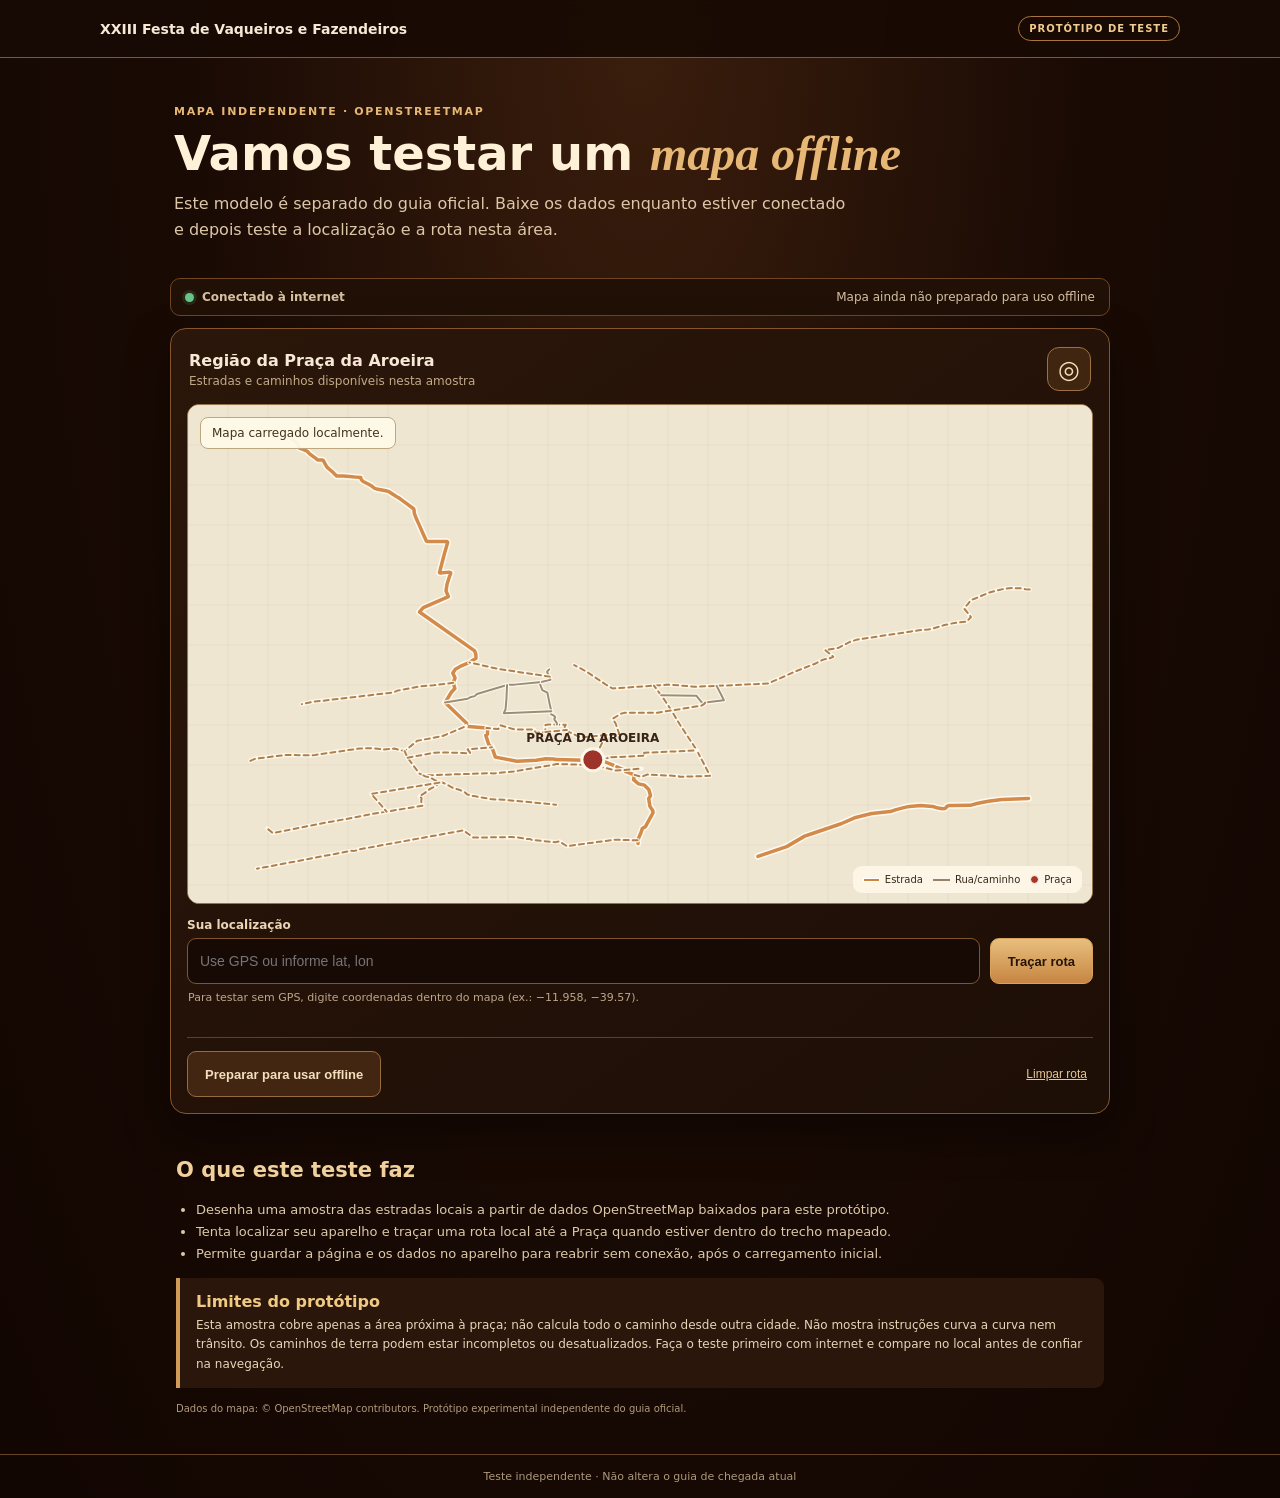
==== mapa-offline-teste/index.html @ e2af64b3 "Add standalone offline map test prototype" ====
<!doctype html>
<html lang="pt-BR">
<head>
<meta charset="utf-8"><meta name="viewport" content="width=device-width,initial-scale=1,viewport-fit=cover">
<meta name="theme-color" content="#20110a"><meta name="description" content="Protótipo independente para testar mapa e rota local sem internet na região de Aroeira.">
<title>Teste de mapa offline | Festa de Vaqueiros de Aroeira</title><link rel="stylesheet" href="style.css?v=1"><link rel="manifest" href="manifest.webmanifest"><meta name="apple-mobile-web-app-capable" content="yes">
</head>
<body>
<header class="top"><a class="brand" href="../">XXIII Festa de Vaqueiros e Fazendeiros</a><span class="test-pill">PROTÓTIPO DE TESTE</span></header>
<main>
<section class="intro"><p class="eyebrow">MAPA INDEPENDENTE · OPENSTREETMAP</p><h1>Vamos testar um <em>mapa offline</em></h1><p>Este modelo é separado do guia oficial. Baixe os dados enquanto estiver conectado e depois teste a localização e a rota nesta área.</p></section>
<section class="status-row"><span id="connectivity" class="status"><i></i>Verificando conexão…</span><span id="cache-status">Mapa ainda não preparado para uso offline</span></section>
<section class="map-card"><div class="map-head"><div><strong>Região da Praça da Aroeira</strong><small>Estradas e caminhos disponíveis nesta amostra</small></div><button id="locate" class="icon-button" type="button" aria-label="Usar minha localização" title="Usar minha localização">◎</button></div><div class="map-wrap"><canvas id="map" aria-label="Mapa vetorial da região da Praça da Aroeira"></canvas><div id="map-message" class="map-message">Carregando os dados locais do mapa…</div><div class="map-legend"><span><i class="road-main"></i>Estrada</span><span><i class="road-small"></i>Rua/caminho</span><span><i class="pin-dest"></i>Praça</span></div><div id="gps-dot" class="gps-dot" hidden></div></div>
<div class="route-controls"><div class="field"><label for="origin">Sua localização</label><input id="origin" type="text" inputmode="decimal" placeholder="Use GPS ou informe lat, lon" autocomplete="off"></div><button id="route" class="primary" type="button">Traçar rota</button></div><p class="route-hint">Para testar sem GPS, digite coordenadas dentro do mapa (ex.: −11.958, −39.57).</p><div id="route-result" class="route-result" role="status" aria-live="polite"></div>
<div class="offline-actions"><button id="prepare" class="secondary" type="button">Preparar para usar offline</button><button id="clear-route" class="text-button" type="button">Limpar rota</button></div></section>
<section class="notes"><h2>O que este teste faz</h2><ul><li>Desenha uma amostra das estradas locais a partir de dados OpenStreetMap baixados para este protótipo.</li><li>Tenta localizar seu aparelho e traçar uma rota local até a Praça quando estiver dentro do trecho mapeado.</li><li>Permite guardar a página e os dados no aparelho para reabrir sem conexão, após o carregamento inicial.</li></ul><div class="caution"><strong>Limites do protótipo</strong><p>Esta amostra cobre apenas a área próxima à praça; não calcula todo o caminho desde outra cidade. Não mostra instruções curva a curva nem trânsito. Os caminhos de terra podem estar incompletos ou desatualizados. Faça o teste primeiro com internet e compare no local antes de confiar na navegação.</p></div><p class="attribution">Dados do mapa: © OpenStreetMap contributors. Protótipo experimental independente do guia oficial.</p></section>
</main><footer>Teste independente · Não altera o guia de chegada atual</footer>
<script src="app.js?v=1" defer></script>
</body></html>
---- mapa-offline-teste/style.css ----
:root{color-scheme:dark;--night:#160903;--panel:#271307;--panel2:#321a0c;--gold:#e7b875;--cream:#f6ead7;--muted:#c7af90;--line:#704522;--green:#4c946a}*{box-sizing:border-box}body{margin:0;background:radial-gradient(ellipse at top,#3b1e0d 0,#190a04 50%,#120602 100%);color:var(--cream);font-family:system-ui,-apple-system,"Segoe UI",sans-serif}.top{position:sticky;top:0;z-index:5;height:58px;padding:0 max(16px,calc((100vw - 1080px)/2));display:flex;align-items:center;justify-content:space-between;gap:16px;background:#180a04ed;border-bottom:1px solid #87552b;backdrop-filter:blur(8px)}.brand{color:var(--cream);text-decoration:none;font-size:14px;font-weight:750}.test-pill{border:1px solid #a7753d;color:#f2cc8f;border-radius:999px;padding:6px 10px;font-size:10px;font-weight:800;letter-spacing:1px;white-space:nowrap}main{width:min(940px,100% - 28px);margin:auto}.intro{padding:36px 4px 24px}.eyebrow{color:var(--gold);font-size:11px;font-weight:800;letter-spacing:1.7px}.intro h1{font-size:clamp(30px,6vw,48px);line-height:1.04;margin:10px 0;color:#fff0d8}.intro h1 em{font-family:Georgia,serif;color:var(--gold)}.intro>p:last-child{max-width:680px;color:#ddc7a8;line-height:1.6;margin:12px 0}.status-row{display:flex;justify-content:space-between;gap:12px;align-items:center;margin:0 0 12px;padding:11px 14px;border:1px solid #704522;border-radius:10px;background:#201006;color:#d6c0a2;font-size:12px}.status{display:flex;align-items:center;gap:8px;font-weight:700}.status i{width:9px;height:9px;border-radius:50%;background:#d7a857}.status.online i{background:#67c58a;box-shadow:0 0 0 3px #67c58a22}.status.offline i{background:#e57b62}.map-card{background:linear-gradient(145deg,#2b160a,#1d0e06);border:1px solid #85562d;border-radius:16px;padding:16px;box-shadow:0 18px 45px #0006}.map-head{display:flex;justify-content:space-between;align-items:center;padding:2px 2px 13px}.map-head strong,.map-head small{display:block}.map-head strong{font-size:16px}.map-head small{color:#c3aa87;font-size:12px;margin-top:4px}.icon-button{width:44px;height:44px;border:1px solid #9d7141;border-radius:12px;background:#402510;color:#f6dfb7;font-size:25px;cursor:pointer}.map-wrap{position:relative;width:100%;height:clamp(300px,58vw,500px);overflow:hidden;border:1px solid #92754b;border-radius:12px;background:#eee3c7}.map-wrap canvas{display:block;width:100%;height:100%;touch-action:none}.map-message{position:absolute;top:12px;left:12px;max-width:calc(100% - 24px);padding:8px 11px;border:1px solid #bda77e;border-radius:8px;background:#fffae9ee;color:#42331d;font-size:12px}.map-message:empty{display:none}.map-legend{position:absolute;right:10px;bottom:10px;display:flex;gap:10px;padding:8px 10px;border-radius:9px;background:#fff8e9e8;color:#352719;font-size:10px}.map-legend span{display:flex;gap:5px;align-items:center}.road-main,.road-small,.pin-dest{display:inline-block}.road-main{width:17px;height:4px;background:#c88643;border:1px solid white}.road-small{width:17px;height:2px;background:#97836b}.pin-dest{width:9px;height:9px;border-radius:50%;background:#a83725;border:1px solid white}.route-controls{display:grid;grid-template-columns:minmax(0,1fr) auto;gap:10px;align-items:end;margin-top:14px}.field label{display:block;color:#ead5b5;font-size:12px;font-weight:700;margin:0 0 6px}.field input{width:100%;height:46px;border:1px solid #80542f;border-radius:9px;background:#170a04;color:#fff0d7;padding:0 12px;font-size:14px;outline:none}.field input:focus{border-color:#e3b470;box-shadow:0 0 0 3px #e3b47022}.primary,.secondary{min-height:46px;border-radius:9px;padding:0 17px;font-size:13px;font-weight:800;cursor:pointer}.primary{border:1px solid #d8a35c;background:linear-gradient(#e8bf7e,#c78542);color:#281405}.secondary{border:1px solid #966b3f;background:#422612;color:#f4dfbd}.primary:disabled,.secondary:disabled{opacity:.6;cursor:wait}.route-hint{font-size:11px;color:#bda78a;margin:7px 1px}.route-result{min-height:22px;color:#f0d39d;font-size:13px;line-height:1.5}.offline-actions{display:flex;justify-content:space-between;align-items:center;gap:12px;border-top:1px solid #60401f;padding-top:13px;margin-top:4px}.text-button{border:0;background:none;color:#e6c896;text-decoration:underline;font-size:12px;cursor:pointer}.notes{padding:26px 6px 30px}.notes h2{font-size:21px;color:#f1d19b}.notes ul{padding-left:20px;color:#ddc9a9;font-size:13px;line-height:1.7}.caution{padding:14px 16px;border-left:4px solid #d09b58;border-radius:0 9px 9px 0;background:#2a160a;color:#e7d5b8}.caution strong{color:#f0c982}.caution p{font-size:12px;line-height:1.6;margin:5px 0 0}.attribution{font-size:10px;color:#b19b7e;margin-top:15px}footer{text-align:center;padding:15px;color:#ae987b;border-top:1px solid #684323;font-size:11px}@media(max-width:540px){.top{height:54px;padding:0 13px}.brand{font-size:12px}.test-pill{font-size:9px;padding:5px 8px}main{width:calc(100% - 20px)}.intro{padding:27px 2px 20px}.intro>p:last-child{font-size:14px}.status-row{align-items:flex-start;flex-direction:column;gap:5px;font-size:11px}.map-card{padding:11px;border-radius:13px}.map-head strong{font-size:14px}.map-head small{font-size:11px}.map-wrap{height:380px}.route-controls{grid-template-columns:1fr}.primary{width:100%}.offline-actions{flex-direction:column;align-items:stretch}.secondary{width:100%}.text-button{align-self:center;padding:5px}}
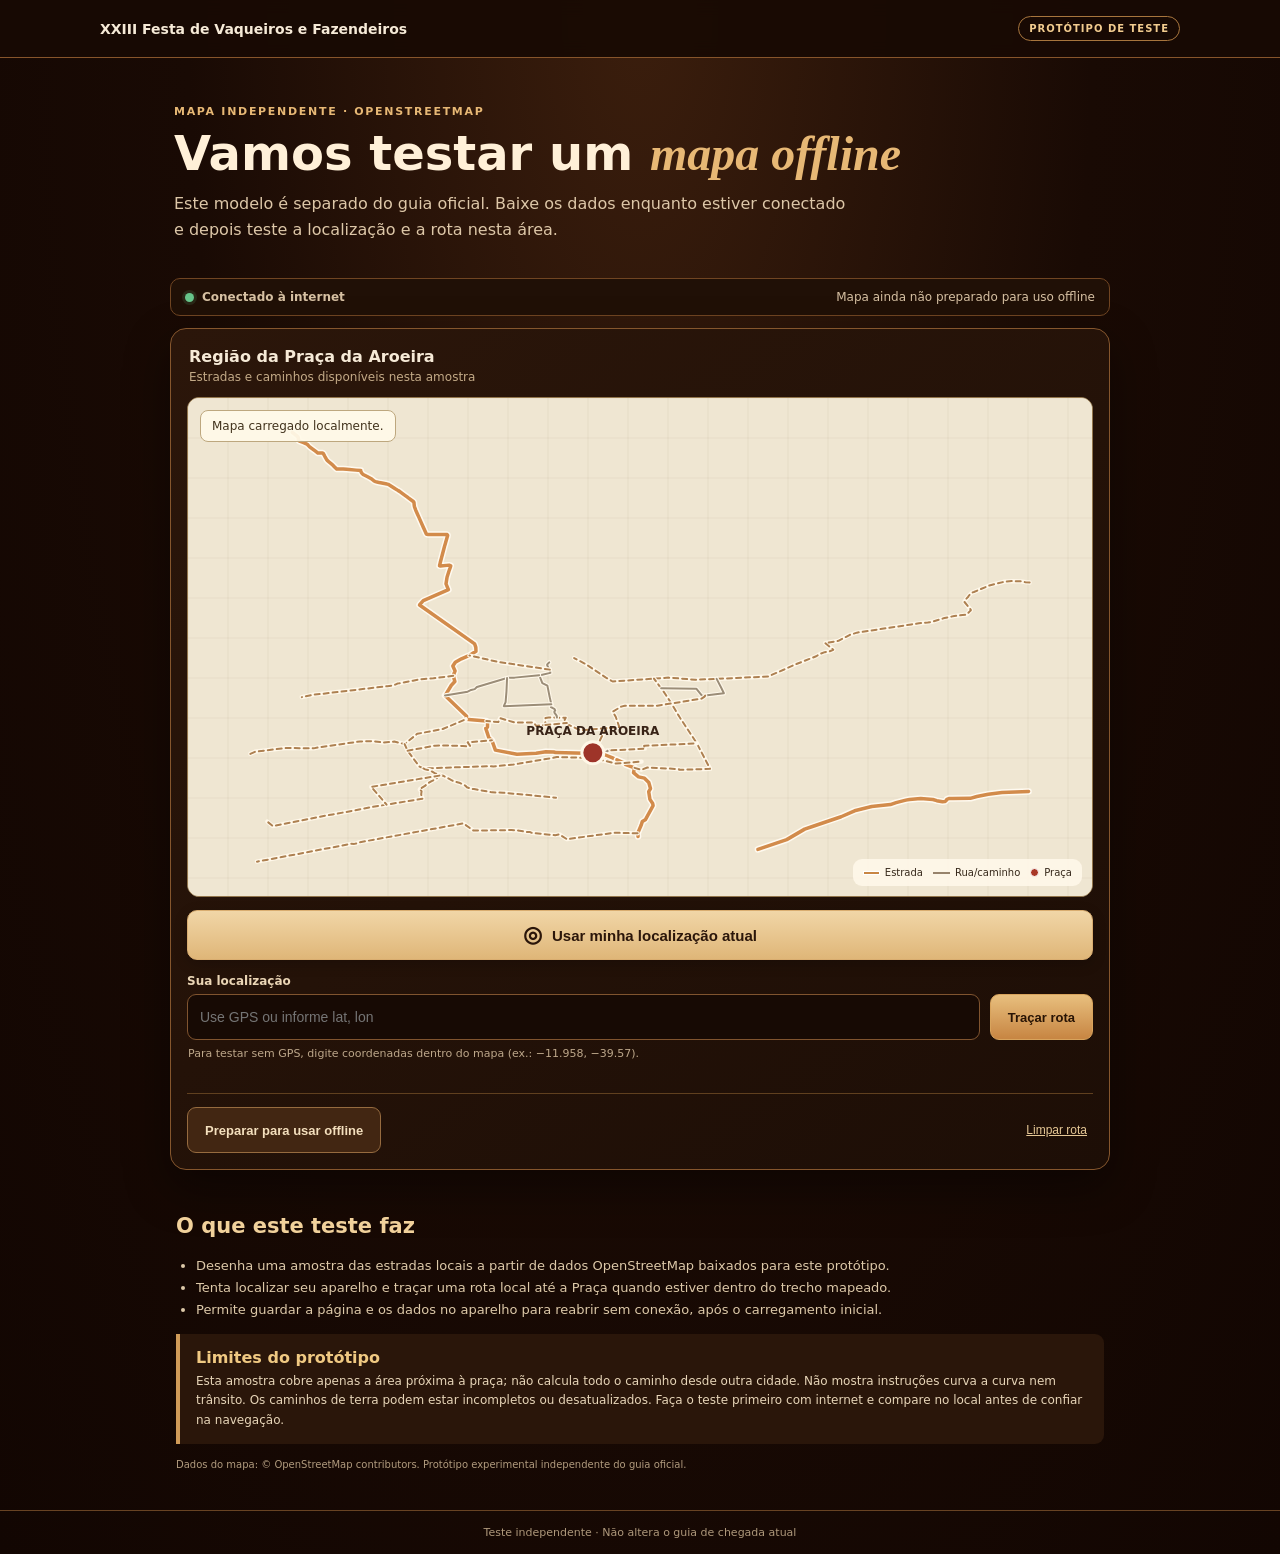
==== commit 0a46877d: "Destaca botão de localização atual no protótipo offline" ====
--- a/mapa-offline-teste/index.html
+++ b/mapa-offline-teste/index.html
@@ -3,17 +3,18 @@
 <head>
 <meta charset="utf-8"><meta name="viewport" content="width=device-width,initial-scale=1,viewport-fit=cover">
 <meta name="theme-color" content="#20110a"><meta name="description" content="Protótipo independente para testar mapa e rota local sem internet na região de Aroeira.">
-<title>Teste de mapa offline | Festa de Vaqueiros de Aroeira</title><link rel="stylesheet" href="style.css?v=1"><link rel="manifest" href="manifest.webmanifest"><meta name="apple-mobile-web-app-capable" content="yes">
+<title>Teste de mapa offline | Festa de Vaqueiros de Aroeira</title><link rel="stylesheet" href="style.css?v=2"><link rel="manifest" href="manifest.webmanifest"><meta name="apple-mobile-web-app-capable" content="yes">
 </head>
 <body>
 <header class="top"><a class="brand" href="../">XXIII Festa de Vaqueiros e Fazendeiros</a><span class="test-pill">PROTÓTIPO DE TESTE</span></header>
 <main>
 <section class="intro"><p class="eyebrow">MAPA INDEPENDENTE · OPENSTREETMAP</p><h1>Vamos testar um <em>mapa offline</em></h1><p>Este modelo é separado do guia oficial. Baixe os dados enquanto estiver conectado e depois teste a localização e a rota nesta área.</p></section>
 <section class="status-row"><span id="connectivity" class="status"><i></i>Verificando conexão…</span><span id="cache-status">Mapa ainda não preparado para uso offline</span></section>
-<section class="map-card"><div class="map-head"><div><strong>Região da Praça da Aroeira</strong><small>Estradas e caminhos disponíveis nesta amostra</small></div><button id="locate" class="icon-button" type="button" aria-label="Usar minha localização" title="Usar minha localização">◎</button></div><div class="map-wrap"><canvas id="map" aria-label="Mapa vetorial da região da Praça da Aroeira"></canvas><div id="map-message" class="map-message">Carregando os dados locais do mapa…</div><div class="map-legend"><span><i class="road-main"></i>Estrada</span><span><i class="road-small"></i>Rua/caminho</span><span><i class="pin-dest"></i>Praça</span></div><div id="gps-dot" class="gps-dot" hidden></div></div>
+<section class="map-card"><div class="map-head"><div><strong>Região da Praça da Aroeira</strong><small>Estradas e caminhos disponíveis nesta amostra</small></div></div><div class="map-wrap"><canvas id="map" aria-label="Mapa vetorial da região da Praça da Aroeira"></canvas><div id="map-message" class="map-message">Carregando os dados locais do mapa…</div><div class="map-legend"><span><i class="road-main"></i>Estrada</span><span><i class="road-small"></i>Rua/caminho</span><span><i class="pin-dest"></i>Praça</span></div><div id="gps-dot" class="gps-dot" hidden></div></div>
+<button id="locate" class="locate-button" type="button"><span aria-hidden="true">◎</span> Usar minha localização atual</button>
 <div class="route-controls"><div class="field"><label for="origin">Sua localização</label><input id="origin" type="text" inputmode="decimal" placeholder="Use GPS ou informe lat, lon" autocomplete="off"></div><button id="route" class="primary" type="button">Traçar rota</button></div><p class="route-hint">Para testar sem GPS, digite coordenadas dentro do mapa (ex.: −11.958, −39.57).</p><div id="route-result" class="route-result" role="status" aria-live="polite"></div>
 <div class="offline-actions"><button id="prepare" class="secondary" type="button">Preparar para usar offline</button><button id="clear-route" class="text-button" type="button">Limpar rota</button></div></section>
 <section class="notes"><h2>O que este teste faz</h2><ul><li>Desenha uma amostra das estradas locais a partir de dados OpenStreetMap baixados para este protótipo.</li><li>Tenta localizar seu aparelho e traçar uma rota local até a Praça quando estiver dentro do trecho mapeado.</li><li>Permite guardar a página e os dados no aparelho para reabrir sem conexão, após o carregamento inicial.</li></ul><div class="caution"><strong>Limites do protótipo</strong><p>Esta amostra cobre apenas a área próxima à praça; não calcula todo o caminho desde outra cidade. Não mostra instruções curva a curva nem trânsito. Os caminhos de terra podem estar incompletos ou desatualizados. Faça o teste primeiro com internet e compare no local antes de confiar na navegação.</p></div><p class="attribution">Dados do mapa: © OpenStreetMap contributors. Protótipo experimental independente do guia oficial.</p></section>
 </main><footer>Teste independente · Não altera o guia de chegada atual</footer>
-<script src="app.js?v=1" defer></script>
+<script src="app.js?v=2" defer></script>
 </body></html>
--- a/mapa-offline-teste/style.css
+++ b/mapa-offline-teste/style.css
@@ -1 +1 @@
-:root{color-scheme:dark;--night:#160903;--panel:#271307;--panel2:#321a0c;--gold:#e7b875;--cream:#f6ead7;--muted:#c7af90;--line:#704522;--green:#4c946a}*{box-sizing:border-box}body{margin:0;background:radial-gradient(ellipse at top,#3b1e0d 0,#190a04 50%,#120602 100%);color:var(--cream);font-family:system-ui,-apple-system,"Segoe UI",sans-serif}.top{position:sticky;top:0;z-index:5;height:58px;padding:0 max(16px,calc((100vw - 1080px)/2));display:flex;align-items:center;justify-content:space-between;gap:16px;background:#180a04ed;border-bottom:1px solid #87552b;backdrop-filter:blur(8px)}.brand{color:var(--cream);text-decoration:none;font-size:14px;font-weight:750}.test-pill{border:1px solid #a7753d;color:#f2cc8f;border-radius:999px;padding:6px 10px;font-size:10px;font-weight:800;letter-spacing:1px;white-space:nowrap}main{width:min(940px,100% - 28px);margin:auto}.intro{padding:36px 4px 24px}.eyebrow{color:var(--gold);font-size:11px;font-weight:800;letter-spacing:1.7px}.intro h1{font-size:clamp(30px,6vw,48px);line-height:1.04;margin:10px 0;color:#fff0d8}.intro h1 em{font-family:Georgia,serif;color:var(--gold)}.intro>p:last-child{max-width:680px;color:#ddc7a8;line-height:1.6;margin:12px 0}.status-row{display:flex;justify-content:space-between;gap:12px;align-items:center;margin:0 0 12px;padding:11px 14px;border:1px solid #704522;border-radius:10px;background:#201006;color:#d6c0a2;font-size:12px}.status{display:flex;align-items:center;gap:8px;font-weight:700}.status i{width:9px;height:9px;border-radius:50%;background:#d7a857}.status.online i{background:#67c58a;box-shadow:0 0 0 3px #67c58a22}.status.offline i{background:#e57b62}.map-card{background:linear-gradient(145deg,#2b160a,#1d0e06);border:1px solid #85562d;border-radius:16px;padding:16px;box-shadow:0 18px 45px #0006}.map-head{display:flex;justify-content:space-between;align-items:center;padding:2px 2px 13px}.map-head strong,.map-head small{display:block}.map-head strong{font-size:16px}.map-head small{color:#c3aa87;font-size:12px;margin-top:4px}.icon-button{width:44px;height:44px;border:1px solid #9d7141;border-radius:12px;background:#402510;color:#f6dfb7;font-size:25px;cursor:pointer}.map-wrap{position:relative;width:100%;height:clamp(300px,58vw,500px);overflow:hidden;border:1px solid #92754b;border-radius:12px;background:#eee3c7}.map-wrap canvas{display:block;width:100%;height:100%;touch-action:none}.map-message{position:absolute;top:12px;left:12px;max-width:calc(100% - 24px);padding:8px 11px;border:1px solid #bda77e;border-radius:8px;background:#fffae9ee;color:#42331d;font-size:12px}.map-message:empty{display:none}.map-legend{position:absolute;right:10px;bottom:10px;display:flex;gap:10px;padding:8px 10px;border-radius:9px;background:#fff8e9e8;color:#352719;font-size:10px}.map-legend span{display:flex;gap:5px;align-items:center}.road-main,.road-small,.pin-dest{display:inline-block}.road-main{width:17px;height:4px;background:#c88643;border:1px solid white}.road-small{width:17px;height:2px;background:#97836b}.pin-dest{width:9px;height:9px;border-radius:50%;background:#a83725;border:1px solid white}.route-controls{display:grid;grid-template-columns:minmax(0,1fr) auto;gap:10px;align-items:end;margin-top:14px}.field label{display:block;color:#ead5b5;font-size:12px;font-weight:700;margin:0 0 6px}.field input{width:100%;height:46px;border:1px solid #80542f;border-radius:9px;background:#170a04;color:#fff0d7;padding:0 12px;font-size:14px;outline:none}.field input:focus{border-color:#e3b470;box-shadow:0 0 0 3px #e3b47022}.primary,.secondary{min-height:46px;border-radius:9px;padding:0 17px;font-size:13px;font-weight:800;cursor:pointer}.primary{border:1px solid #d8a35c;background:linear-gradient(#e8bf7e,#c78542);color:#281405}.secondary{border:1px solid #966b3f;background:#422612;color:#f4dfbd}.primary:disabled,.secondary:disabled{opacity:.6;cursor:wait}.route-hint{font-size:11px;color:#bda78a;margin:7px 1px}.route-result{min-height:22px;color:#f0d39d;font-size:13px;line-height:1.5}.offline-actions{display:flex;justify-content:space-between;align-items:center;gap:12px;border-top:1px solid #60401f;padding-top:13px;margin-top:4px}.text-button{border:0;background:none;color:#e6c896;text-decoration:underline;font-size:12px;cursor:pointer}.notes{padding:26px 6px 30px}.notes h2{font-size:21px;color:#f1d19b}.notes ul{padding-left:20px;color:#ddc9a9;font-size:13px;line-height:1.7}.caution{padding:14px 16px;border-left:4px solid #d09b58;border-radius:0 9px 9px 0;background:#2a160a;color:#e7d5b8}.caution strong{color:#f0c982}.caution p{font-size:12px;line-height:1.6;margin:5px 0 0}.attribution{font-size:10px;color:#b19b7e;margin-top:15px}footer{text-align:center;padding:15px;color:#ae987b;border-top:1px solid #684323;font-size:11px}@media(max-width:540px){.top{height:54px;padding:0 13px}.brand{font-size:12px}.test-pill{font-size:9px;padding:5px 8px}main{width:calc(100% - 20px)}.intro{padding:27px 2px 20px}.intro>p:last-child{font-size:14px}.status-row{align-items:flex-start;flex-direction:column;gap:5px;font-size:11px}.map-card{padding:11px;border-radius:13px}.map-head strong{font-size:14px}.map-head small{font-size:11px}.map-wrap{height:380px}.route-controls{grid-template-columns:1fr}.primary{width:100%}.offline-actions{flex-direction:column;align-items:stretch}.secondary{width:100%}.text-button{align-self:center;padding:5px}}
+:root{color-scheme:dark;--night:#160903;--panel:#271307;--panel2:#321a0c;--gold:#e7b875;--cream:#f6ead7;--muted:#c7af90;--line:#704522;--green:#4c946a}*{box-sizing:border-box}body{margin:0;background:radial-gradient(ellipse at top,#3b1e0d 0,#190a04 50%,#120602 100%);color:var(--cream);font-family:system-ui,-apple-system,"Segoe UI",sans-serif}.top{position:sticky;top:0;z-index:5;height:58px;padding:0 max(16px,calc((100vw - 1080px)/2));display:flex;align-items:center;justify-content:space-between;gap:16px;background:#180a04ed;border-bottom:1px solid #87552b;backdrop-filter:blur(8px)}.brand{color:var(--cream);text-decoration:none;font-size:14px;font-weight:750}.test-pill{border:1px solid #a7753d;color:#f2cc8f;border-radius:999px;padding:6px 10px;font-size:10px;font-weight:800;letter-spacing:1px;white-space:nowrap}main{width:min(940px,100% - 28px);margin:auto}.intro{padding:36px 4px 24px}.eyebrow{color:var(--gold);font-size:11px;font-weight:800;letter-spacing:1.7px}.intro h1{font-size:clamp(30px,6vw,48px);line-height:1.04;margin:10px 0;color:#fff0d8}.intro h1 em{font-family:Georgia,serif;color:var(--gold)}.intro>p:last-child{max-width:680px;color:#ddc7a8;line-height:1.6;margin:12px 0}.status-row{display:flex;justify-content:space-between;gap:12px;align-items:center;margin:0 0 12px;padding:11px 14px;border:1px solid #704522;border-radius:10px;background:#201006;color:#d6c0a2;font-size:12px}.status{display:flex;align-items:center;gap:8px;font-weight:700}.status i{width:9px;height:9px;border-radius:50%;background:#d7a857}.status.online i{background:#67c58a;box-shadow:0 0 0 3px #67c58a22}.status.offline i{background:#e57b62}.map-card{background:linear-gradient(145deg,#2b160a,#1d0e06);border:1px solid #85562d;border-radius:16px;padding:16px;box-shadow:0 18px 45px #0006}.map-head{display:flex;justify-content:space-between;align-items:center;padding:2px 2px 13px}.map-head strong,.map-head small{display:block}.map-head strong{font-size:16px}.map-head small{color:#c3aa87;font-size:12px;margin-top:4px}.locate-button{display:flex;width:100%;min-height:50px;align-items:center;justify-content:center;gap:10px;margin:13px 0 0;padding:10px 16px;border:1px solid #d9ad70;border-radius:10px;background:linear-gradient(180deg,#f1d6a7,#dfb678);color:#2b160a;font-size:15px;font-weight:800;cursor:pointer;box-shadow:0 4px 14px #0003}.locate-button span{font-size:22px;line-height:1}.locate-button:active{transform:translateY(1px)}.locate-button:disabled{opacity:.7;cursor:wait}.map-wrap{position:relative;width:100%;height:clamp(300px,58vw,500px);overflow:hidden;border:1px solid #92754b;border-radius:12px;background:#eee3c7}.map-wrap canvas{display:block;width:100%;height:100%;touch-action:none}.map-message{position:absolute;top:12px;left:12px;max-width:calc(100% - 24px);padding:8px 11px;border:1px solid #bda77e;border-radius:8px;background:#fffae9ee;color:#42331d;font-size:12px}.map-message:empty{display:none}.map-legend{position:absolute;right:10px;bottom:10px;display:flex;gap:10px;padding:8px 10px;border-radius:9px;background:#fff8e9e8;color:#352719;font-size:10px}.map-legend span{display:flex;gap:5px;align-items:center}.road-main,.road-small,.pin-dest{display:inline-block}.road-main{width:17px;height:4px;background:#c88643;border:1px solid white}.road-small{width:17px;height:2px;background:#97836b}.pin-dest{width:9px;height:9px;border-radius:50%;background:#a83725;border:1px solid white}.route-controls{display:grid;grid-template-columns:minmax(0,1fr) auto;gap:10px;align-items:end;margin-top:14px}.field label{display:block;color:#ead5b5;font-size:12px;font-weight:700;margin:0 0 6px}.field input{width:100%;height:46px;border:1px solid #80542f;border-radius:9px;background:#170a04;color:#fff0d7;padding:0 12px;font-size:14px;outline:none}.field input:focus{border-color:#e3b470;box-shadow:0 0 0 3px #e3b47022}.primary,.secondary{min-height:46px;border-radius:9px;padding:0 17px;font-size:13px;font-weight:800;cursor:pointer}.primary{border:1px solid #d8a35c;background:linear-gradient(#e8bf7e,#c78542);color:#281405}.secondary{border:1px solid #966b3f;background:#422612;color:#f4dfbd}.primary:disabled,.secondary:disabled{opacity:.6;cursor:wait}.route-hint{font-size:11px;color:#bda78a;margin:7px 1px}.route-result{min-height:22px;color:#f0d39d;font-size:13px;line-height:1.5}.offline-actions{display:flex;justify-content:space-between;align-items:center;gap:12px;border-top:1px solid #60401f;padding-top:13px;margin-top:4px}.text-button{border:0;background:none;color:#e6c896;text-decoration:underline;font-size:12px;cursor:pointer}.notes{padding:26px 6px 30px}.notes h2{font-size:21px;color:#f1d19b}.notes ul{padding-left:20px;color:#ddc9a9;font-size:13px;line-height:1.7}.caution{padding:14px 16px;border-left:4px solid #d09b58;border-radius:0 9px 9px 0;background:#2a160a;color:#e7d5b8}.caution strong{color:#f0c982}.caution p{font-size:12px;line-height:1.6;margin:5px 0 0}.attribution{font-size:10px;color:#b19b7e;margin-top:15px}footer{text-align:center;padding:15px;color:#ae987b;border-top:1px solid #684323;font-size:11px}@media(max-width:540px){.top{height:54px;padding:0 13px}.brand{font-size:12px}.test-pill{font-size:9px;padding:5px 8px}main{width:calc(100% - 20px)}.intro{padding:27px 2px 20px}.intro>p:last-child{font-size:14px}.status-row{align-items:flex-start;flex-direction:column;gap:5px;font-size:11px}.map-card{padding:11px;border-radius:13px}.map-head strong{font-size:14px}.map-head small{font-size:11px}.map-wrap{height:380px}.route-controls{grid-template-columns:1fr}.primary{width:100%}.offline-actions{flex-direction:column;align-items:stretch}.secondary{width:100%}.text-button{align-self:center;padding:5px}}
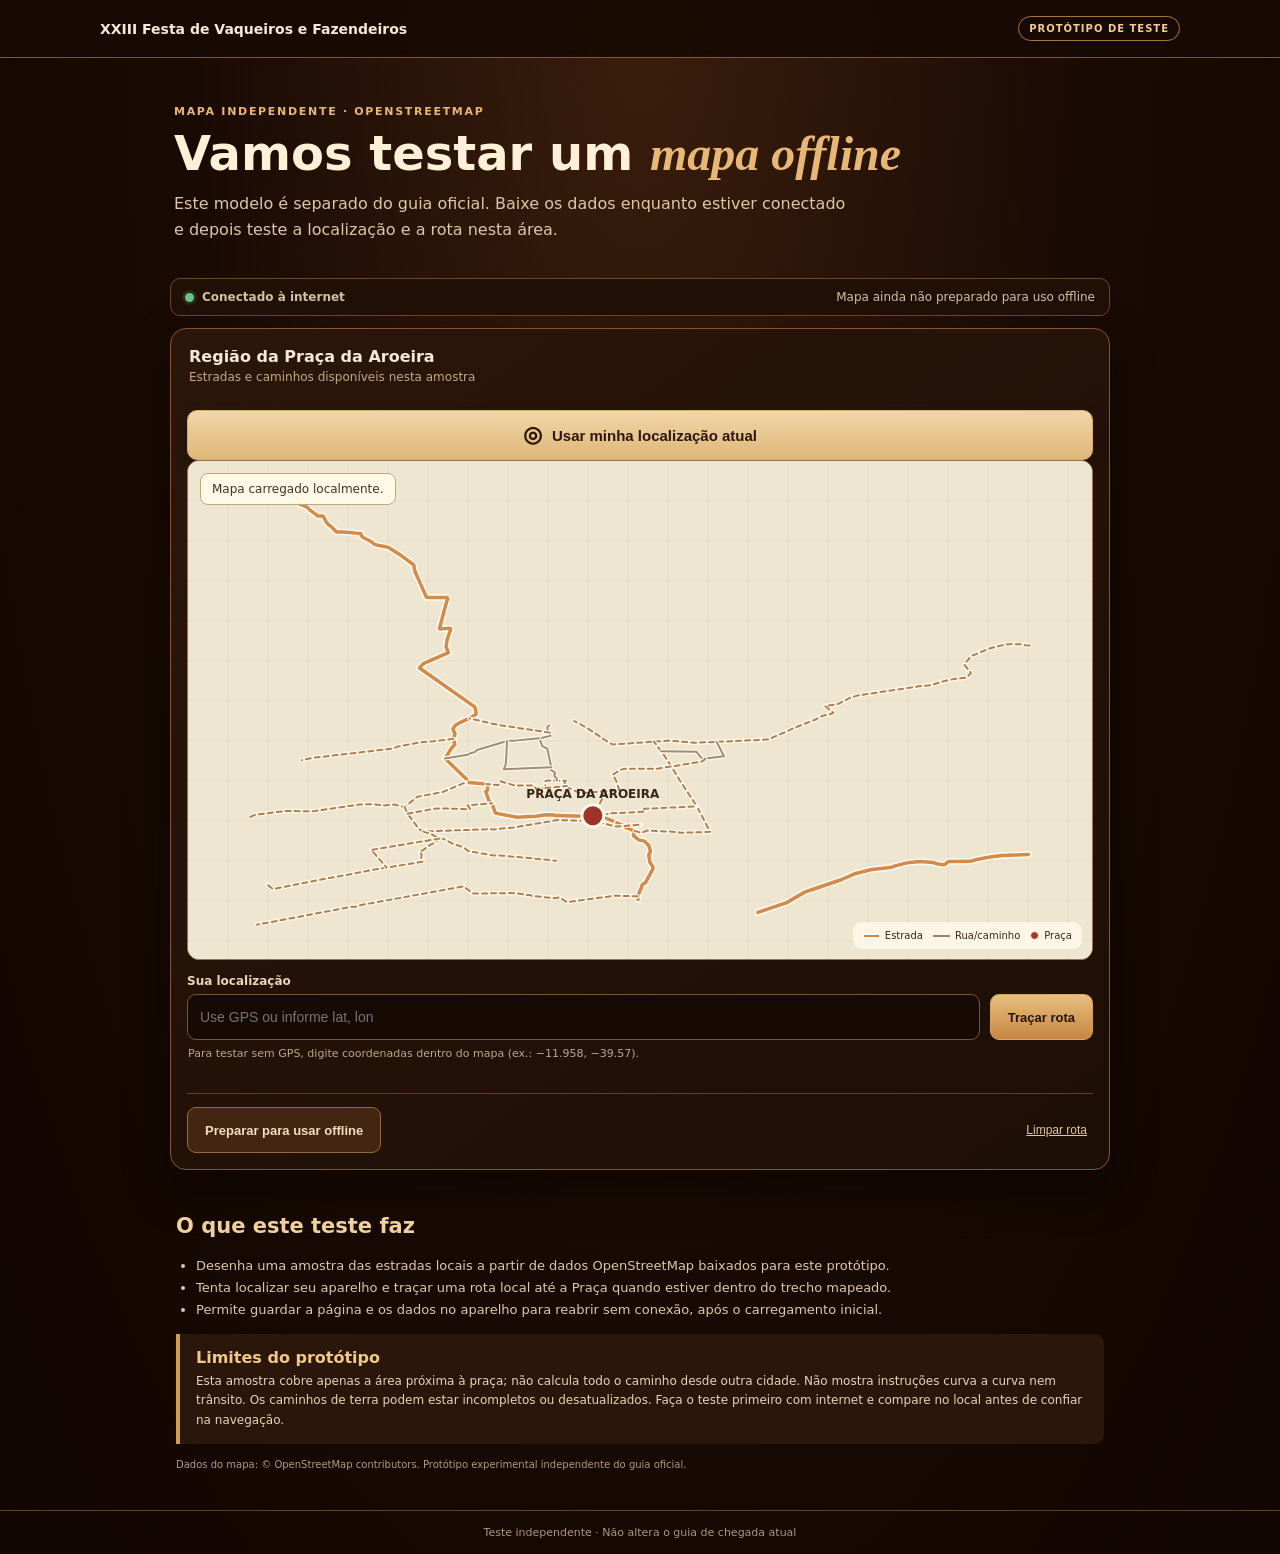
==== commit 024fec19: "Move o botão de localização atual para o início do mapa e atualiza os assets" ====
--- a/mapa-offline-teste/index.html
+++ b/mapa-offline-teste/index.html
@@ -3,18 +3,17 @@
 <head>
 <meta charset="utf-8"><meta name="viewport" content="width=device-width,initial-scale=1,viewport-fit=cover">
 <meta name="theme-color" content="#20110a"><meta name="description" content="Protótipo independente para testar mapa e rota local sem internet na região de Aroeira.">
-<title>Teste de mapa offline | Festa de Vaqueiros de Aroeira</title><link rel="stylesheet" href="style.css?v=2"><link rel="manifest" href="manifest.webmanifest"><meta name="apple-mobile-web-app-capable" content="yes">
+<title>Teste de mapa offline | Festa de Vaqueiros de Aroeira</title><link rel="stylesheet" href="style.css?v=3"><link rel="manifest" href="manifest.webmanifest"><meta name="apple-mobile-web-app-capable" content="yes">
 </head>
 <body>
 <header class="top"><a class="brand" href="../">XXIII Festa de Vaqueiros e Fazendeiros</a><span class="test-pill">PROTÓTIPO DE TESTE</span></header>
 <main>
 <section class="intro"><p class="eyebrow">MAPA INDEPENDENTE · OPENSTREETMAP</p><h1>Vamos testar um <em>mapa offline</em></h1><p>Este modelo é separado do guia oficial. Baixe os dados enquanto estiver conectado e depois teste a localização e a rota nesta área.</p></section>
 <section class="status-row"><span id="connectivity" class="status"><i></i>Verificando conexão…</span><span id="cache-status">Mapa ainda não preparado para uso offline</span></section>
-<section class="map-card"><div class="map-head"><div><strong>Região da Praça da Aroeira</strong><small>Estradas e caminhos disponíveis nesta amostra</small></div></div><div class="map-wrap"><canvas id="map" aria-label="Mapa vetorial da região da Praça da Aroeira"></canvas><div id="map-message" class="map-message">Carregando os dados locais do mapa…</div><div class="map-legend"><span><i class="road-main"></i>Estrada</span><span><i class="road-small"></i>Rua/caminho</span><span><i class="pin-dest"></i>Praça</span></div><div id="gps-dot" class="gps-dot" hidden></div></div>
-<button id="locate" class="locate-button" type="button"><span aria-hidden="true">◎</span> Usar minha localização atual</button>
+<section class="map-card"><div class="map-head"><div><strong>Região da Praça da Aroeira</strong><small>Estradas e caminhos disponíveis nesta amostra</small></div></div><button id="locate" class="locate-button" type="button"><span aria-hidden="true">◎</span> Usar minha localização atual</button><div class="map-wrap"><canvas id="map" aria-label="Mapa vetorial da região da Praça da Aroeira"></canvas><div id="map-message" class="map-message">Carregando os dados locais do mapa…</div><div class="map-legend"><span><i class="road-main"></i>Estrada</span><span><i class="road-small"></i>Rua/caminho</span><span><i class="pin-dest"></i>Praça</span></div><div id="gps-dot" class="gps-dot" hidden></div></div>
 <div class="route-controls"><div class="field"><label for="origin">Sua localização</label><input id="origin" type="text" inputmode="decimal" placeholder="Use GPS ou informe lat, lon" autocomplete="off"></div><button id="route" class="primary" type="button">Traçar rota</button></div><p class="route-hint">Para testar sem GPS, digite coordenadas dentro do mapa (ex.: −11.958, −39.57).</p><div id="route-result" class="route-result" role="status" aria-live="polite"></div>
 <div class="offline-actions"><button id="prepare" class="secondary" type="button">Preparar para usar offline</button><button id="clear-route" class="text-button" type="button">Limpar rota</button></div></section>
 <section class="notes"><h2>O que este teste faz</h2><ul><li>Desenha uma amostra das estradas locais a partir de dados OpenStreetMap baixados para este protótipo.</li><li>Tenta localizar seu aparelho e traçar uma rota local até a Praça quando estiver dentro do trecho mapeado.</li><li>Permite guardar a página e os dados no aparelho para reabrir sem conexão, após o carregamento inicial.</li></ul><div class="caution"><strong>Limites do protótipo</strong><p>Esta amostra cobre apenas a área próxima à praça; não calcula todo o caminho desde outra cidade. Não mostra instruções curva a curva nem trânsito. Os caminhos de terra podem estar incompletos ou desatualizados. Faça o teste primeiro com internet e compare no local antes de confiar na navegação.</p></div><p class="attribution">Dados do mapa: © OpenStreetMap contributors. Protótipo experimental independente do guia oficial.</p></section>
 </main><footer>Teste independente · Não altera o guia de chegada atual</footer>
-<script src="app.js?v=2" defer></script>
+<script src="app.js?v=3" defer></script>
 </body></html>
